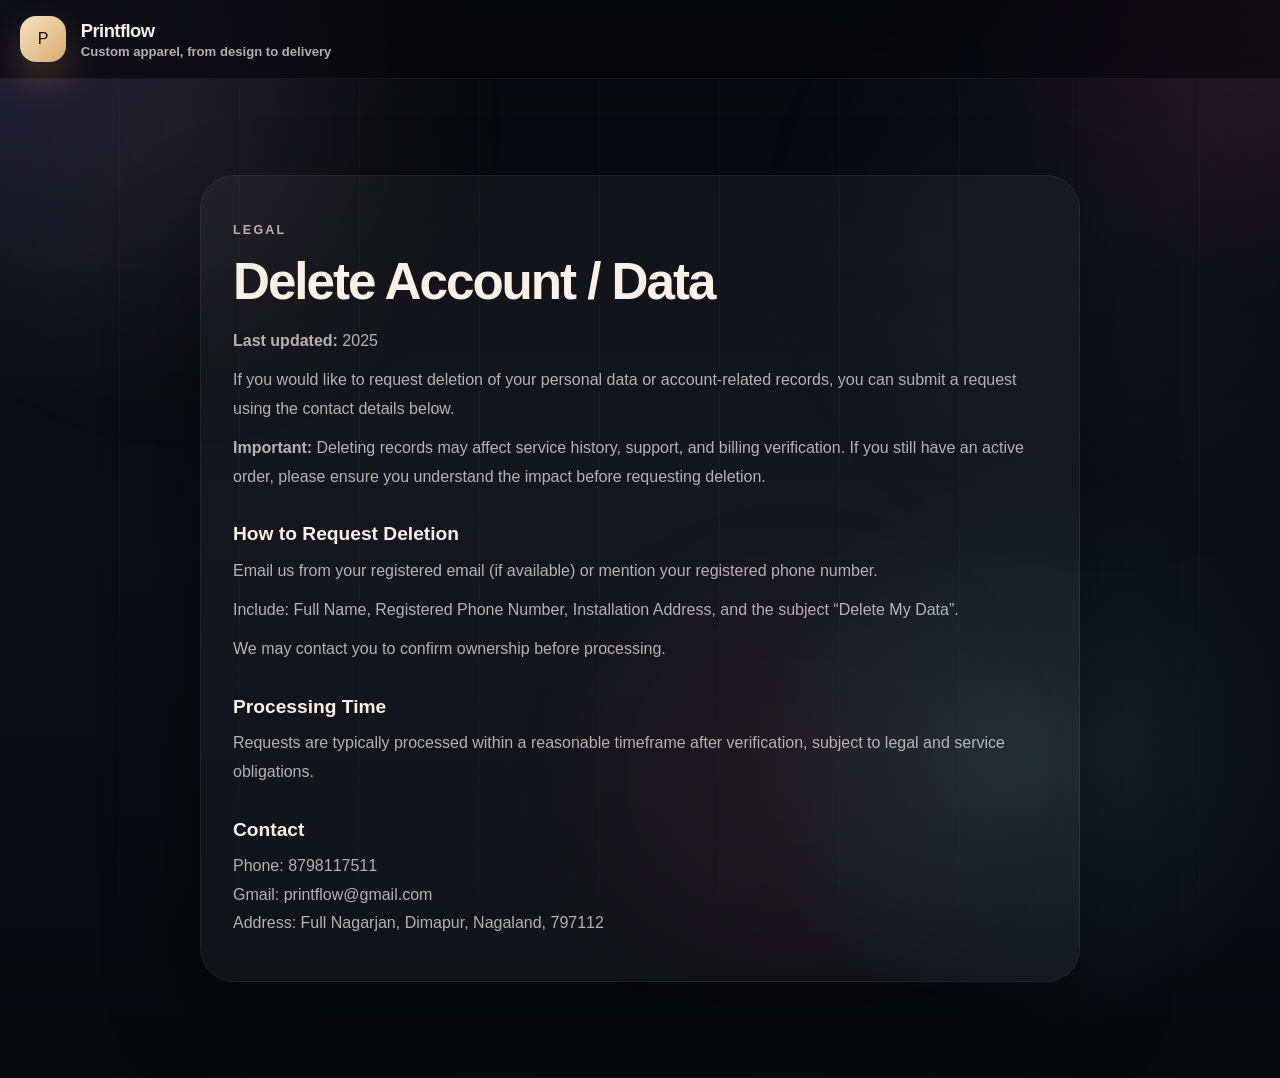
==== delete-account-data.html @ 6baa215a "fsdfS" ====
<!doctype html>
<html lang="en">
  <head>
    <meta charset="UTF-8" />
    <meta name="viewport" content="width=device-width, initial-scale=1.0" />
    <title>PrintFlow | Delete Account / Data</title>
    <link rel="stylesheet" href="styles.css" />
  </head>
  <body>
    <div class="page-shell">
      <header class="site-header">
        <div class="container header-row">
          <a class="brand" href="index.html" aria-label="Printflow home">
            <span class="brand-mark">P</span>
            <span class="brand-copy">
              <strong>Printflow</strong>
              <span>Custom apparel, from design to delivery</span>
            </span>
          </a>
        </div>
      </header>

      <main class="policy-page">
        <section class="support-section">
          <div class="container policy-shell">
            <p class="section-kicker">Legal</p>
            <h1>Delete Account / Data</h1>
            <p><strong>Last updated:</strong> 2025</p>

            <p>
              If you would like to request deletion of your personal data or
              account-related records, you can submit a request using the
              contact details below.
            </p>

            <p>
              <strong>Important:</strong> Deleting records may affect service
              history, support, and billing verification. If you still have an
              active order, please ensure you understand the impact before
              requesting deletion.
            </p>

            <h2>How to Request Deletion</h2>
            <p>
              Email us from your registered email (if available) or mention your
              registered phone number.
            </p>
            <p>
              Include: Full Name, Registered Phone Number, Installation Address,
              and the subject “Delete My Data”.
            </p>
            <p>We may contact you to confirm ownership before processing.</p>

            <h2>Processing Time</h2>
            <p>
              Requests are typically processed within a reasonable timeframe
              after verification, subject to legal and service obligations.
            </p>

            <h2>Contact</h2>
            <p>
              Phone: 8798117511<br />
              Gmail: printflow@gmail.com<br />
              Address: Full Nagarjan, Dimapur, Nagaland, 797112
            </p>
          </div>
        </section>
      </main>
    </div>
  </body>
</html>
---- styles.css ----
:root {
  --bg: #08090d;
  --bg-soft: #11131a;
  --surface: rgba(255, 255, 255, 0.06);
  --surface-strong: rgba(255, 255, 255, 0.1);
  --surface-alt: rgba(255, 248, 239, 0.08);
  --text: #f7f1e9;
  --text-dim: rgba(247, 241, 233, 0.72);
  --text-dark: #161616;
  --line: rgba(255, 255, 255, 0.11);
  --line-soft: rgba(255, 255, 255, 0.06);
  --gold: #d9ac70;
  --gold-strong: #f0c98f;
  --rose: #ff7b9f;
  --violet: #8c7dff;
  --cyan: #79def5;
  --shadow-xl: 0 40px 90px rgba(0, 0, 0, 0.45);
  --shadow-lg: 0 22px 60px rgba(0, 0, 0, 0.32);
  --radius-xl: 34px;
  --radius-lg: 26px;
  --radius-md: 20px;
  --radius-sm: 16px;
  --radius-pill: 999px;
  --container: 1240px;
}

*,
*::before,
*::after {
  box-sizing: border-box;
}

html {
  scroll-behavior: smooth;
}

body {
  margin: 0;
  min-height: 100vh;
  color: var(--text);
  font-family: "Inter", sans-serif;
  background:
    radial-gradient(
      circle at top left,
      rgba(140, 125, 255, 0.18),
      transparent 25%
    ),
    radial-gradient(
      circle at top right,
      rgba(255, 123, 159, 0.12),
      transparent 18%
    ),
    radial-gradient(
      circle at 80% 70%,
      rgba(121, 222, 245, 0.12),
      transparent 22%
    ),
    linear-gradient(180deg, #06070b 0%, #0c0e14 48%, #08090d 100%);
}

body::before {
  content: "";
  position: fixed;
  inset: 0;
  pointer-events: none;
  background:
    linear-gradient(rgba(255, 255, 255, 0.02), transparent),
    repeating-linear-gradient(
      to right,
      transparent 0,
      transparent 119px,
      rgba(255, 255, 255, 0.02) 119px,
      rgba(255, 255, 255, 0.02) 120px
    );
  opacity: 0.65;
  animation: gridPulse 14s ease-in-out infinite;
}

body::after {
  content: "";
  position: fixed;
  inset: -10%;
  pointer-events: none;
  background:
    radial-gradient(
      circle at 20% 20%,
      rgba(240, 201, 143, 0.05),
      transparent 22%
    ),
    radial-gradient(
      circle at 80% 30%,
      rgba(140, 125, 255, 0.06),
      transparent 24%
    ),
    radial-gradient(
      circle at 60% 80%,
      rgba(255, 123, 159, 0.05),
      transparent 22%
    );
  filter: blur(18px);
  animation: ambientFloat 16s ease-in-out infinite alternate;
}

a {
  color: inherit;
  text-decoration: none;
}

img,
svg {
  display: block;
}

img {
  width: 100%;
  height: 100%;
  object-fit: cover;
}

.icon-sprite {
  position: absolute;
  width: 0;
  height: 0;
  overflow: hidden;
}

.icon {
  width: 1.1rem;
  height: 1.1rem;
  flex: 0 0 auto;
}

.page-shell {
  overflow-x: hidden;
}

.container {
  width: min(calc(100% - 2rem), var(--container));
  margin: 0 auto;
}

.site-header {
  position: sticky;
  top: 0;
  z-index: 50;
  backdrop-filter: blur(18px);
  background: rgba(7, 8, 12, 0.72);
  border-bottom: 1px solid var(--line-soft);
  transition:
    background 220ms ease,
    border-color 220ms ease,
    transform 220ms ease;
}

.header-row {
  display: flex;
  align-items: center;
  justify-content: space-between;
  gap: 1rem;
  padding: 1rem 0;
  animation: fadeSlideDown 0.8s cubic-bezier(0.22, 1, 0.36, 1) both;
}

.brand {
  display: inline-flex;
  align-items: center;
  gap: 0.9rem;
  transition: transform 220ms ease;
}

.brand:hover {
  transform: translateY(-1px);
}

.brand-mark {
  width: 2.9rem;
  height: 2.9rem;
  display: grid;
  place-items: center;
  border-radius: 1rem;
  background: linear-gradient(135deg, #f6e2c1, var(--gold));
  color: #18120d;
  box-shadow: 0 18px 36px rgba(217, 172, 112, 0.25);
  animation: softFloat 5.4s ease-in-out infinite;
}

.brand-copy {
  display: flex;
  flex-direction: column;
  gap: 0.12rem;
}

.brand-copy strong {
  font-family: "Clash Display", sans-serif;
  font-size: 1.15rem;
  letter-spacing: -0.03em;
}

.brand-copy span {
  color: var(--text-dim);
  font-size: 0.82rem;
  font-weight: 600;
}

.site-nav {
  display: inline-flex;
  align-items: center;
  gap: 1.5rem;
}

.site-nav a {
  color: var(--text-dim);
  font-weight: 600;
  transition:
    color 180ms ease,
    transform 180ms ease;
}

.site-nav a:hover,
.site-nav a:focus-visible {
  color: var(--text);
  transform: translateY(-1px);
}

.header-cta,
.button {
  display: inline-flex;
  align-items: center;
  justify-content: center;
  gap: 0.6rem;
  min-height: 3.15rem;
  padding: 0.9rem 1.2rem;
  border-radius: var(--radius-pill);
  font-weight: 700;
  transition:
    transform 220ms ease,
    box-shadow 220ms ease,
    background 220ms ease,
    border-color 220ms ease,
    filter 220ms ease;
  will-change: transform;
}

.header-cta {
  color: #16110c;
  background: linear-gradient(135deg, #f3dec0, var(--gold));
  box-shadow: 0 18px 35px rgba(217, 172, 112, 0.22);
}

.button-primary {
  color: #16110c;
  background: linear-gradient(135deg, #f5e2c2, var(--gold));
  box-shadow: 0 18px 38px rgba(217, 172, 112, 0.24);
}

.button-secondary {
  border: 1px solid var(--line);
  background: rgba(255, 255, 255, 0.05);
  color: var(--text);
}

.header-cta:hover,
.button:hover {
  transform: translateY(-4px) scale(1.01);
  filter: brightness(1.03);
}

.hero,
.studio-section,
.gallery-section,
.drops-section,
.journey-section,
.support-section {
  padding: 6rem 0;
  position: relative;
}

.hero {
  padding-top: 5rem;
}

.hero::before,
.studio-section::before,
.gallery-section::before,
.drops-section::before,
.journey-section::before,
.support-section::before {
  content: "";
  position: absolute;
  inset: auto 0 0;
  height: 1px;
  background: linear-gradient(
    90deg,
    transparent 0%,
    rgba(255, 255, 255, 0.08) 50%,
    transparent 100%
  );
  opacity: 0.6;
}

.section-kicker {
  margin: 0 0 0.9rem;
  color: var(--gold-strong);
  font-size: 0.78rem;
  font-weight: 800;
  letter-spacing: 0.18em;
  text-transform: uppercase;
}

.section-header {
  max-width: 52rem;
  margin-bottom: 2rem;
}

.section-header h2,
.journey-copy h2,
.hero-copy h1 {
  margin: 0;
  font-family: "Clash Display", sans-serif;
  letter-spacing: -0.05em;
  line-height: 0.96;
}

.hero-copy h1 {
  max-width: 10ch;
  font-size: clamp(3.3rem, 6vw, 6.3rem);
  animation: fadeRise 1s cubic-bezier(0.22, 1, 0.36, 1) 0.15s both;
}

.section-header h2,
.journey-copy h2 {
  font-size: clamp(2.4rem, 4vw, 4.4rem);
}

.hero-text,
.section-header p,
.journey-copy p,
.support-card p,
.product-copy p,
.gallery-copy span,
.gallery-copy h3,
.feature-list-item span,
.image-panel-copy span,
.image-panel-copy h3 {
  color: var(--text-dim);
  line-height: 1.8;
}

.hero-layout {
  display: grid;
  grid-template-columns: 0.95fr 1.05fr;
  gap: 2rem;
  align-items: center;
}

.hero-copy > .section-kicker {
  animation: fadeRise 0.85s cubic-bezier(0.22, 1, 0.36, 1) both;
}

.hero-text {
  max-width: 57ch;
  margin: 1.35rem 0 0;
  font-size: 1.04rem;
  animation: fadeRise 1s cubic-bezier(0.22, 1, 0.36, 1) 0.3s both;
}

.hero-actions {
  display: flex;
  flex-wrap: wrap;
  gap: 0.9rem;
  margin-top: 2rem;
  animation: fadeRise 1s cubic-bezier(0.22, 1, 0.36, 1) 0.45s both;
}

.hero-stats {
  display: grid;
  gap: 0.9rem;
  margin-top: 2rem;
}

.stat-card {
  display: flex;
  align-items: center;
  gap: 0.9rem;
  padding: 1rem 1rem 1.05rem;
  border-radius: 20px;
  border: 1px solid var(--line-soft);
  background: rgba(255, 255, 255, 0.04);
  box-shadow: var(--shadow-lg);
  transition:
    transform 260ms ease,
    border-color 260ms ease,
    background 260ms ease,
    box-shadow 260ms ease;
}

.stat-card:hover {
  transform: translateY(-6px);
  border-color: rgba(240, 201, 143, 0.18);
  background: rgba(255, 255, 255, 0.055);
}

.stat-card svg {
  color: var(--gold-strong);
  transition: transform 260ms ease;
}

.stat-card:hover svg {
  transform: scale(1.08) rotate(-4deg);
}

.stat-card strong {
  display: block;
  font-size: 0.96rem;
}

.stat-card span {
  display: block;
  margin-top: 0.2rem;
  color: var(--text-dim);
  font-size: 0.88rem;
}

.hero-visual {
  position: relative;
  min-height: 720px;
  display: grid;
  grid-template-columns: 1.1fr 0.9fr;
  grid-template-rows: 1fr auto;
  gap: 1rem;
}

.hero-card,
.studio-panel,
.gallery-card,
.product-card,
.journey-shell,
.support-card {
  border: 1px solid var(--line-soft);
  box-shadow: var(--shadow-xl);
}

.hero-card {
  overflow: hidden;
  border-radius: var(--radius-xl);
  position: relative;
  transition:
    transform 400ms ease,
    box-shadow 400ms ease,
    border-color 300ms ease;
}

.hero-card:hover {
  transform: translateY(-8px);
  border-color: rgba(240, 201, 143, 0.16);
}

.hero-card-large {
  grid-row: span 2;
  min-height: 720px;
  animation: heroFloatLarge 7s ease-in-out infinite;
}

.hero-card-small {
  min-height: 270px;
  animation: heroFloatSmall 6s ease-in-out infinite;
}

.image-card img {
  filter: saturate(1.03) contrast(1.02);
  transform: scale(1.01);
  transition: transform 900ms ease;
}

.image-card:hover img,
.image-panel:hover img,
.gallery-card:hover img,
.product-card:hover img {
  transform: scale(1.07);
}

.image-overlay {
  position: absolute;
  inset: auto 0 0 0;
  padding: 1.5rem;
  background: linear-gradient(
    180deg,
    transparent 0%,
    rgba(5, 7, 11, 0.86) 100%
  );
  transition:
    transform 400ms ease,
    opacity 400ms ease;
}

.hero-card:hover .image-overlay,
.gallery-card:hover .gallery-copy,
.image-panel:hover .image-panel-copy {
  transform: translateY(-4px);
}

.overlay-chip {
  display: inline-flex;
  align-items: center;
  min-height: 2rem;
  padding: 0.35rem 0.8rem;
  border-radius: var(--radius-pill);
  background: rgba(255, 255, 255, 0.12);
  color: #fff6ea;
  font-size: 0.76rem;
  font-weight: 800;
  letter-spacing: 0.14em;
  text-transform: uppercase;
  backdrop-filter: blur(8px);
}

.image-overlay h2 {
  margin: 0.9rem 0 0;
  max-width: 10ch;
  font-family: "Clash Display", sans-serif;
  font-size: clamp(2rem, 3vw, 3rem);
  line-height: 0.98;
  letter-spacing: -0.04em;
}

.hero-floating {
  position: absolute;
  display: flex;
  align-items: center;
  gap: 0.85rem;
  padding: 1rem;
  border-radius: 20px;
  border: 1px solid var(--line);
  background: rgba(10, 12, 18, 0.82);
  backdrop-filter: blur(18px);
  box-shadow: var(--shadow-lg);
}

.design-note {
  left: -1rem;
  bottom: 5rem;
}

.order-note {
  right: -0.8rem;
  top: 13rem;
}

.note-icon {
  width: 2.8rem;
  height: 2.8rem;
  display: grid;
  place-items: center;
  border-radius: 0.9rem;
  background: linear-gradient(135deg, #f5e1c1, var(--gold));
  color: #17110c;
}

.hero-floating strong {
  display: block;
  font-size: 0.94rem;
}

.hero-floating span {
  display: block;
  margin-top: 0.2rem;
  color: var(--text-dim);
  font-size: 0.84rem;
}

.brand-ribbon {
  padding-bottom: 1.2rem;
}

.ribbon-row {
  display: grid;
  grid-template-columns: repeat(5, minmax(0, 1fr));
  gap: 0.8rem;
}

.ribbon-row div {
  display: flex;
  align-items: center;
  justify-content: center;
  gap: 0.7rem;
  min-height: 4rem;
  padding: 0.9rem 1rem;
  border-radius: 18px;
  border: 1px solid var(--line-soft);
  background: rgba(255, 255, 255, 0.04);
  color: var(--text);
  font-weight: 700;
  transition:
    transform 260ms ease,
    border-color 260ms ease,
    background 260ms ease;
}

.ribbon-row div:hover {
  transform: translateY(-5px);
  border-color: rgba(240, 201, 143, 0.16);
  background: rgba(255, 255, 255, 0.055);
}

.ribbon-row svg {
  color: var(--gold-strong);
  transition: transform 260ms ease;
}

.ribbon-row div:hover svg {
  transform: scale(1.08) rotate(-6deg);
}

.studio-grid {
  display: grid;
  grid-template-columns: 1.1fr 0.9fr 0.9fr;
  gap: 1rem;
}

.studio-panel {
  border-radius: var(--radius-xl);
  overflow: hidden;
  background: rgba(255, 255, 255, 0.04);
  transition:
    transform 320ms ease,
    border-color 320ms ease,
    background 320ms ease,
    box-shadow 320ms ease;
}

.studio-panel:hover {
  transform: translateY(-8px);
  border-color: rgba(240, 201, 143, 0.18);
  background: rgba(255, 255, 255, 0.05);
}

.studio-feature {
  padding: 1.4rem;
}

.panel-top {
  display: flex;
  align-items: center;
  justify-content: space-between;
  gap: 1rem;
}

.panel-chip {
  display: inline-flex;
  align-items: center;
  min-height: 2rem;
  padding: 0.4rem 0.8rem;
  border-radius: var(--radius-pill);
  background: rgba(255, 255, 255, 0.08);
  color: var(--gold-strong);
  font-size: 0.75rem;
  font-weight: 800;
  letter-spacing: 0.14em;
  text-transform: uppercase;
}

.panel-top svg {
  color: var(--gold-strong);
  transition: transform 260ms ease;
}

.studio-panel:hover .panel-top svg {
  transform: rotate(-8deg) scale(1.06);
}

.shirt-preview {
  margin-top: 1.3rem;
  padding: 1.4rem;
  border-radius: 28px;
  background:
    radial-gradient(circle at top, rgba(217, 172, 112, 0.16), transparent 35%),
    linear-gradient(
      180deg,
      rgba(255, 255, 255, 0.06),
      rgba(255, 255, 255, 0.03)
    );
  min-height: 360px;
  display: grid;
  place-items: center;
  overflow: hidden;
}

.shirt-body {
  position: relative;
  width: min(100%, 290px);
  height: 320px;
  background: linear-gradient(180deg, #efe8dc, #d9d0c2);
  clip-path: polygon(
    24% 8%,
    38% 2%,
    45% 10%,
    55% 10%,
    62% 2%,
    76% 8%,
    89% 18%,
    80% 30%,
    74% 27%,
    74% 100%,
    26% 100%,
    26% 27%,
    20% 30%,
    11% 18%
  );
  box-shadow:
    inset 0 0 0 1px rgba(24, 24, 24, 0.08),
    0 30px 60px rgba(0, 0, 0, 0.18);
  animation: shirtDrift 5.8s ease-in-out infinite;
  transition: transform 320ms ease;
}

.studio-panel:hover .shirt-body {
  transform: translateY(-4px) scale(1.02);
}

.shirt-print {
  position: absolute;
  inset: 35% 20% auto;
  text-align: center;
  color: #171717;
}

.shirt-print-top {
  display: block;
  font-family: "Clash Display", sans-serif;
  font-size: 1.55rem;
  letter-spacing: 0.08em;
}

.shirt-print-bottom {
  display: block;
  margin-top: 0.35rem;
  font-size: 0.9rem;
  letter-spacing: 0.12em;
  text-transform: uppercase;
}

.tool-row {
  display: flex;
  flex-wrap: wrap;
  gap: 0.8rem;
  margin-top: 1.1rem;
}

.tool-pill {
  display: inline-flex;
  align-items: center;
  gap: 0.55rem;
  min-height: 2.6rem;
  padding: 0.6rem 0.85rem;
  border-radius: var(--radius-pill);
  border: 1px solid var(--line-soft);
  background: rgba(255, 255, 255, 0.05);
  font-weight: 700;
  transition:
    transform 220ms ease,
    background 220ms ease,
    border-color 220ms ease;
}

.tool-pill:hover {
  transform: translateY(-3px);
  border-color: rgba(240, 201, 143, 0.16);
  background: rgba(255, 255, 255, 0.07);
}

.tool-pill svg {
  color: var(--gold-strong);
}

.image-panel {
  position: relative;
  min-height: 100%;
}

.image-panel img,
.gallery-card img,
.product-card img {
  transition:
    transform 900ms ease,
    filter 900ms ease;
}

.image-panel-copy {
  position: absolute;
  inset: auto 0 0 0;
  padding: 1.2rem;
  background: linear-gradient(
    180deg,
    transparent 0%,
    rgba(5, 7, 11, 0.88) 100%
  );
  transition: transform 360ms ease;
}

.image-panel-copy span {
  display: block;
  color: var(--gold-strong);
  font-size: 0.78rem;
  font-weight: 800;
  letter-spacing: 0.14em;
  text-transform: uppercase;
}

.image-panel-copy h3 {
  margin: 0.75rem 0 0;
  color: var(--text);
  font-size: 1.5rem;
  line-height: 1.12;
  letter-spacing: -0.03em;
}

.feature-list-panel {
  padding: 1.25rem;
  display: grid;
  gap: 0.9rem;
}

.feature-list-item {
  display: flex;
  gap: 0.8rem;
  padding: 1rem;
  border-radius: 18px;
  background: rgba(255, 255, 255, 0.04);
  border: 1px solid var(--line-soft);
  transition:
    transform 240ms ease,
    border-color 240ms ease,
    background 240ms ease;
}

.feature-list-item:hover {
  transform: translateX(6px);
  border-color: rgba(240, 201, 143, 0.16);
  background: rgba(255, 255, 255, 0.06);
}

.feature-list-item svg {
  margin-top: 0.15rem;
  color: var(--gold-strong);
  transition: transform 240ms ease;
}

.feature-list-item:hover svg {
  transform: scale(1.08);
}

.feature-list-item strong {
  display: block;
  font-size: 0.98rem;
}

.feature-list-item span {
  display: block;
  margin-top: 0.25rem;
  font-size: 0.88rem;
}

.gallery-grid {
  display: grid;
  grid-template-columns: 1fr 0.85fr 0.85fr;
  gap: 1rem;
}

.gallery-card {
  overflow: hidden;
  border-radius: var(--radius-xl);
  position: relative;
  min-height: 300px;
  transition:
    transform 360ms ease,
    box-shadow 360ms ease,
    border-color 300ms ease;
}

.gallery-card:hover {
  transform: translateY(-8px);
  border-color: rgba(240, 201, 143, 0.18);
}

.gallery-tall {
  grid-row: span 2;
  min-height: 640px;
}

.gallery-wide {
  grid-column: span 2;
  min-height: 320px;
}

.gallery-copy {
  position: absolute;
  inset: auto 0 0 0;
  padding: 1.4rem;
  background: linear-gradient(180deg, transparent 0%, rgba(6, 8, 12, 0.9) 100%);
  transition: transform 360ms ease;
}

.gallery-copy span {
  display: block;
  color: var(--gold-strong);
  font-size: 0.78rem;
  font-weight: 800;
  letter-spacing: 0.15em;
  text-transform: uppercase;
}

.gallery-copy h3 {
  margin: 0.75rem 0 0;
  color: var(--text);
  font-size: 1.55rem;
  line-height: 1.08;
  letter-spacing: -0.03em;
}

.product-grid {
  display: grid;
  grid-template-columns: repeat(3, minmax(0, 1fr));
  gap: 1rem;
}

.product-card {
  overflow: hidden;
  border-radius: 28px;
  background: rgba(255, 255, 255, 0.04);
  transition:
    transform 360ms ease,
    box-shadow 360ms ease,
    border-color 300ms ease,
    background 300ms ease;
}

.product-card:hover {
  transform: translateY(-8px);
  border-color: rgba(240, 201, 143, 0.18);
  background: rgba(255, 255, 255, 0.05);
}

.product-image {
  position: relative;
  height: 360px;
  overflow: hidden;
}

.product-badge {
  position: absolute;
  top: 1rem;
  left: 1rem;
  display: inline-flex;
  align-items: center;
  min-height: 2rem;
  padding: 0.35rem 0.8rem;
  border-radius: var(--radius-pill);
  background: rgba(9, 10, 14, 0.78);
  backdrop-filter: blur(10px);
  color: var(--gold-strong);
  font-size: 0.75rem;
  font-weight: 800;
  letter-spacing: 0.12em;
  text-transform: uppercase;
  animation: badgePulse 4.5s ease-in-out infinite;
}

.product-copy {
  padding: 1.2rem;
}

.product-topline {
  display: flex;
  align-items: flex-start;
  justify-content: space-between;
  gap: 1rem;
}

.product-topline h3 {
  margin: 0;
  font-size: 1.2rem;
  line-height: 1.12;
  letter-spacing: -0.03em;
}

.product-topline span {
  color: var(--gold-strong);
  font-weight: 800;
}

.product-copy p {
  margin: 0.8rem 0 0;
}

.product-copy a {
  display: inline-block;
  margin-top: 1rem;
  color: #fff;
  font-weight: 700;
  transition:
    transform 220ms ease,
    color 220ms ease;
}

.product-copy a:hover {
  transform: translateX(4px);
  color: var(--gold-strong);
}

.journey-shell {
  display: grid;
  grid-template-columns: 0.95fr 1.05fr;
  gap: 1.4rem;
  padding: 1.5rem;
  border-radius: var(--radius-xl);
  background:
    radial-gradient(
      circle at top right,
      rgba(255, 123, 159, 0.1),
      transparent 25%
    ),
    linear-gradient(
      180deg,
      rgba(255, 255, 255, 0.055),
      rgba(255, 255, 255, 0.03)
    );
  transition:
    transform 360ms ease,
    border-color 300ms ease,
    box-shadow 360ms ease;
}

.journey-shell:hover {
  transform: translateY(-6px);
  border-color: rgba(240, 201, 143, 0.16);
}

.journey-list {
  display: grid;
  gap: 0.9rem;
}

.journey-item {
  display: grid;
  grid-template-columns: auto 1fr;
  gap: 1rem;
  padding: 1rem 1rem 1.05rem;
  border-radius: 22px;
  border: 1px solid var(--line-soft);
  background: rgba(255, 255, 255, 0.04);
  transition:
    transform 260ms ease,
    border-color 260ms ease,
    background 260ms ease;
}

.journey-item:hover {
  transform: translateX(8px);
  border-color: rgba(240, 201, 143, 0.16);
  background: rgba(255, 255, 255, 0.055);
}

.journey-item span {
  width: 3rem;
  height: 3rem;
  display: inline-grid;
  place-items: center;
  border-radius: 999px;
  background: linear-gradient(135deg, #f5e2c2, var(--gold));
  color: #16110c;
  font-family: "Clash Display", sans-serif;
  font-weight: 700;
  transition: transform 260ms ease;
}

.journey-item:hover span {
  transform: scale(1.06) rotate(-8deg);
}

.journey-item h3 {
  margin: 0;
  font-size: 1.12rem;
}

.journey-item p {
  margin: 0.4rem 0 0;
  color: var(--text-dim);
  line-height: 1.7;
}

.support-grid {
  display: grid;
  grid-template-columns: repeat(4, minmax(0, 1fr));
  gap: 1rem;
}

.support-card {
  padding: 1.2rem;
  border-radius: 24px;
  background: rgba(255, 255, 255, 0.04);
  transition:
    transform 300ms ease,
    border-color 300ms ease,
    background 300ms ease;
}

.support-card:hover {
  transform: translateY(-8px);
  border-color: rgba(240, 201, 143, 0.18);
  background: rgba(255, 255, 255, 0.055);
}

.support-card svg {
  color: var(--gold-strong);
  transition: transform 260ms ease;
}

.support-card:hover svg {
  transform: scale(1.1) rotate(-6deg);
}

.support-card h3 {
  margin: 0.8rem 0 0;
  font-size: 1.15rem;
}

.support-card p {
  margin: 0.65rem 0 0;
}

.site-footer {
  border-top: 1px solid var(--line-soft);
  background: rgba(255, 255, 255, 0.02);
}

.footer-row {
  padding: 1.4rem 0;
  color: var(--text-dim);
  font-weight: 600;
}

.footer-row p {
  margin: 0;
}

/* reveal on scroll */
.reveal {
  opacity: 0;
  transform: translateY(42px) scale(0.985);
  filter: blur(10px);
  transition:
    opacity 0.8s cubic-bezier(0.22, 1, 0.36, 1),
    transform 0.8s cubic-bezier(0.22, 1, 0.36, 1),
    filter 0.8s cubic-bezier(0.22, 1, 0.36, 1);
  transition-delay: var(--reveal-delay, 0ms);
  will-change: transform, opacity, filter;
}

.reveal.is-visible {
  opacity: 1;
  transform: translateY(0) scale(1);
  filter: blur(0);
}

/* page load polish */
body:not(.is-loaded) .hero-copy > *,
body:not(.is-loaded) .hero-visual {
  opacity: 0;
}

/* keyframes */
@keyframes fadeRise {
  from {
    opacity: 0;
    transform: translateY(28px);
    filter: blur(10px);
  }
  to {
    opacity: 1;
    transform: translateY(0);
    filter: blur(0);
  }
}

@keyframes fadeSlideDown {
  from {
    opacity: 0;
    transform: translateY(-18px);
  }
  to {
    opacity: 1;
    transform: translateY(0);
  }
}

@keyframes softFloat {
  0%,
  100% {
    transform: translateY(0px);
  }
  50% {
    transform: translateY(-6px);
  }
}

@keyframes heroFloatLarge {
  0%,
  100% {
    transform: translateY(0px);
  }
  50% {
    transform: translateY(-10px);
  }
}

@keyframes heroFloatSmall {
  0%,
  100% {
    transform: translateY(0px);
  }
  50% {
    transform: translateY(8px);
  }
}

@keyframes shirtDrift {
  0%,
  100% {
    transform: translateY(0px) rotate(0deg);
  }
  50% {
    transform: translateY(-8px) rotate(-1deg);
  }
}

@keyframes badgePulse {
  0%,
  100% {
    transform: scale(1);
    box-shadow: 0 0 0 rgba(240, 201, 143, 0);
  }
  50% {
    transform: scale(1.04);
    box-shadow: 0 0 18px rgba(240, 201, 143, 0.12);
  }
}

@keyframes ambientFloat {
  0% {
    transform: translate3d(0, 0, 0) scale(1);
  }
  100% {
    transform: translate3d(1.5%, -1.5%, 0) scale(1.04);
  }
}

@keyframes gridPulse {
  0%,
  100% {
    opacity: 0.55;
  }
  50% {
    opacity: 0.72;
  }
}

@media (prefers-reduced-motion: reduce) {
  *,
  *::before,
  *::after {
    animation: none !important;
    transition: none !important;
    scroll-behavior: auto !important;
  }

  .reveal,
  .reveal.is-visible {
    opacity: 1 !important;
    transform: none !important;
    filter: none !important;
  }
}

@media (max-width: 1180px) {
  .hero-layout,
  .studio-grid,
  .gallery-grid,
  .product-grid,
  .journey-shell,
  .support-grid,
  .ribbon-row {
    grid-template-columns: 1fr 1fr;
  }

  .gallery-tall,
  .gallery-wide,
  .hero-card-large {
    grid-row: span 1;
    grid-column: span 1;
    min-height: 360px;
  }

  .hero-visual {
    min-height: auto;
    grid-template-columns: 1fr 1fr;
    grid-template-rows: auto;
  }

  .hero-card-large {
    min-height: 520px;
  }

  .support-grid {
    grid-template-columns: repeat(2, minmax(0, 1fr));
  }

  .ribbon-row {
    grid-template-columns: repeat(3, minmax(0, 1fr));
  }
}

@media (max-width: 880px) {
  .site-nav {
    display: none;
  }

  .hero,
  .studio-section,
  .gallery-section,
  .drops-section,
  .journey-section,
  .support-section {
    padding: 4.5rem 0;
  }

  .hero-layout,
  .studio-grid,
  .gallery-grid,
  .product-grid,
  .journey-shell,
  .support-grid,
  .ribbon-row {
    grid-template-columns: 1fr;
  }

  .hero-copy h1 {
    max-width: 100%;
  }

  .hero-visual {
    min-height: auto;
    grid-template-columns: 1fr;
  }

  .hero-card-large,
  .hero-card-small,
  .gallery-card,
  .gallery-tall,
  .gallery-wide {
    min-height: 340px;
  }

  .hero-floating {
    position: relative;
    left: auto;
    right: auto;
    top: auto;
    bottom: auto;
  }
}

@media (max-width: 620px) {
  .header-row {
    flex-wrap: wrap;
  }

  .header-cta,
  .button {
    width: 100%;
  }

  .hero-copy h1 {
    font-size: clamp(2.6rem, 13vw, 4.2rem);
  }

  .studio-feature,
  .feature-list-panel,
  .product-copy,
  .support-card,
  .journey-shell {
    padding: 1.1rem;
  }

  .product-image {
    height: 300px;
  }

  .footer-row {
    flex-direction: column;
    align-items: flex-start;
  }
}

.footer-row-legal {
  display: flex;
  flex-direction: column;
  align-items: flex-start;
  gap: 1rem;
}

.footer-links {
  display: flex;
  flex-wrap: wrap;
  justify-content: flex-start;
  gap: 0.9rem 1.25rem;
  width: 100%;
}

.footer-links a {
  display: inline-block;
  color: var(--text);
  opacity: 0.9;
  font-weight: 600;
  transition:
    color 180ms ease,
    transform 180ms ease,
    opacity 180ms ease;
}

.footer-links a:hover,
.footer-links a:focus-visible {
  color: var(--gold-strong);
  opacity: 1;
  transform: translateY(-1px);
}

.policy-page {
  min-height: 100vh;
}

.policy-shell {
  max-width: 880px;
  padding: 2rem;
  border: 1px solid var(--line-soft);
  border-radius: var(--radius-xl);
  background: rgba(255, 255, 255, 0.04);
  box-shadow: var(--shadow-xl);
}

.policy-shell h1 {
  margin: 0 0 1rem;
  font-family: "Clash Display", sans-serif;
  font-size: clamp(2.2rem, 4vw, 3.4rem);
  letter-spacing: -0.04em;
}

.policy-shell h2 {
  margin: 2rem 0 0.7rem;
  font-size: 1.2rem;
}

.policy-shell p {
  margin: 0.65rem 0;
  color: var(--text-dim);
  line-height: 1.8;
}
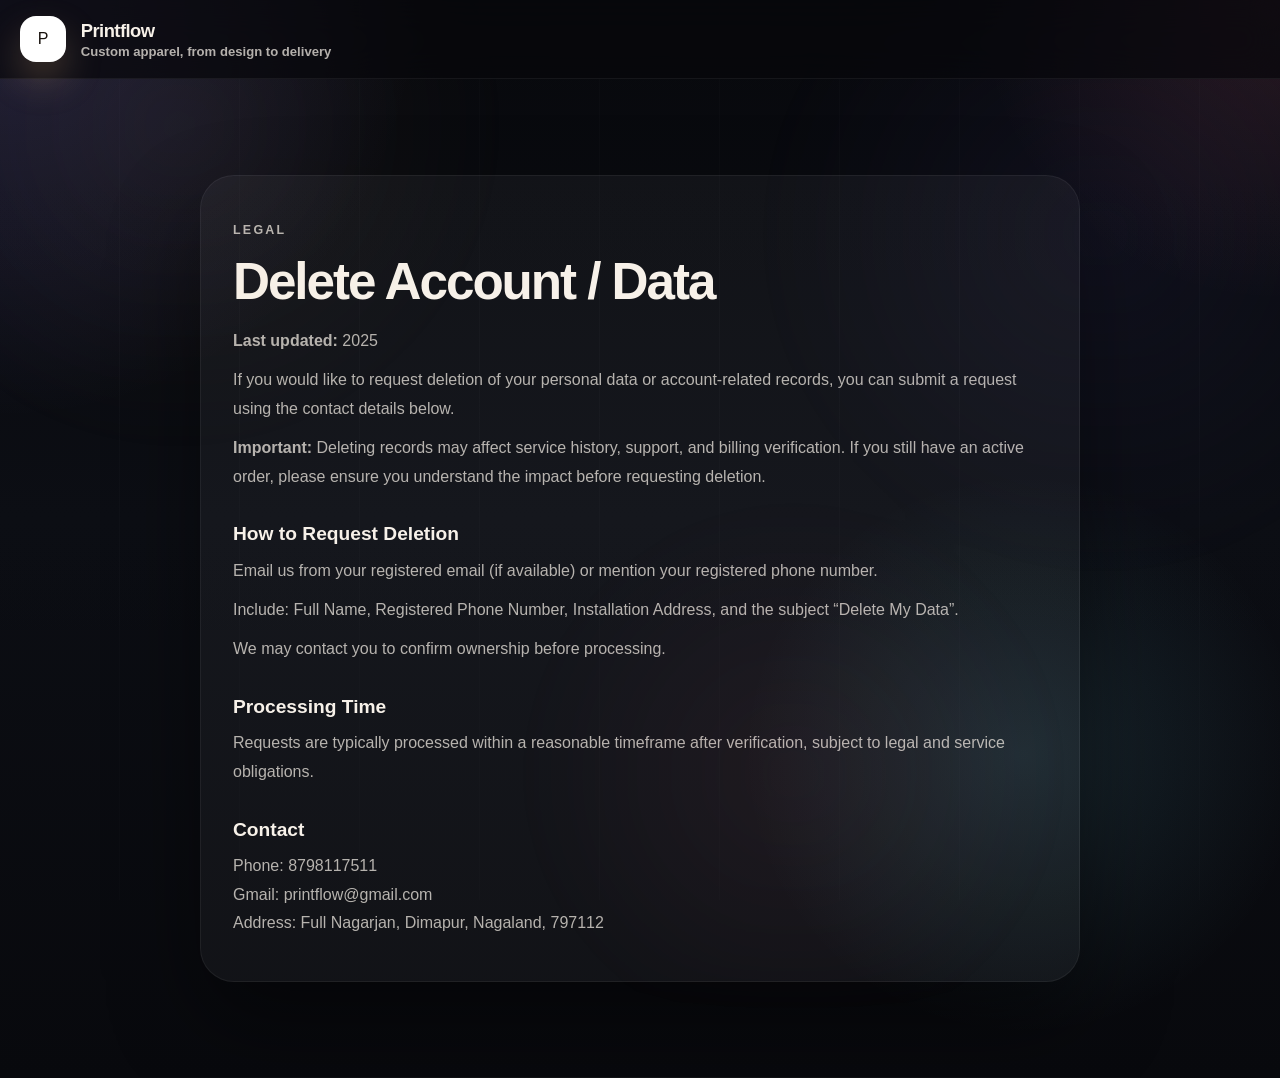
==== commit 6e32ce8f: "fdssdfsdS" ====
--- a/delete-account-data.html
+++ b/delete-account-data.html
@@ -5,6 +5,7 @@
     <meta name="viewport" content="width=device-width, initial-scale=1.0" />
     <title>PrintFlow | Delete Account / Data</title>
     <link rel="stylesheet" href="styles.css" />
+    <link rel="icon" type="image/png" href="images/logoo.png" />
   </head>
   <body>
     <div class="page-shell">
--- a/styles.css
+++ b/styles.css
@@ -1,12 +1,8 @@
 :root {
   --bg: #08090d;
   --bg-soft: #11131a;
-  --surface: rgba(255, 255, 255, 0.06);
-  --surface-strong: rgba(255, 255, 255, 0.1);
-  --surface-alt: rgba(255, 248, 239, 0.08);
   --text: #f7f1e9;
   --text-dim: rgba(247, 241, 233, 0.72);
-  --text-dark: #161616;
   --line: rgba(255, 255, 255, 0.11);
   --line-soft: rgba(255, 255, 255, 0.06);
   --gold: #d9ac70;
@@ -17,9 +13,6 @@
   --shadow-xl: 0 40px 90px rgba(0, 0, 0, 0.45);
   --shadow-lg: 0 22px 60px rgba(0, 0, 0, 0.32);
   --radius-xl: 34px;
-  --radius-lg: 26px;
-  --radius-md: 20px;
-  --radius-sm: 16px;
   --radius-pill: 999px;
   --container: 1240px;
 }
@@ -178,7 +171,7 @@
   display: grid;
   place-items: center;
   border-radius: 1rem;
-  background: linear-gradient(135deg, #f6e2c1, var(--gold));
+  background: white !important;
   color: #18120d;
   box-shadow: 0 18px 36px rgba(217, 172, 112, 0.25);
   animation: softFloat 5.4s ease-in-out infinite;
@@ -222,52 +215,8 @@
   transform: translateY(-1px);
 }
 
-.header-cta,
-.button {
-  display: inline-flex;
-  align-items: center;
-  justify-content: center;
-  gap: 0.6rem;
-  min-height: 3.15rem;
-  padding: 0.9rem 1.2rem;
-  border-radius: var(--radius-pill);
-  font-weight: 700;
-  transition:
-    transform 220ms ease,
-    box-shadow 220ms ease,
-    background 220ms ease,
-    border-color 220ms ease,
-    filter 220ms ease;
-  will-change: transform;
-}
-
-.header-cta {
-  color: #16110c;
-  background: linear-gradient(135deg, #f3dec0, var(--gold));
-  box-shadow: 0 18px 35px rgba(217, 172, 112, 0.22);
-}
-
-.button-primary {
-  color: #16110c;
-  background: linear-gradient(135deg, #f5e2c2, var(--gold));
-  box-shadow: 0 18px 38px rgba(217, 172, 112, 0.24);
-}
-
-.button-secondary {
-  border: 1px solid var(--line);
-  background: rgba(255, 255, 255, 0.05);
-  color: var(--text);
-}
-
-.header-cta:hover,
-.button:hover {
-  transform: translateY(-4px) scale(1.01);
-  filter: brightness(1.03);
-}
-
 .hero,
 .studio-section,
-.gallery-section,
 .drops-section,
 .journey-section,
 .support-section {
@@ -281,7 +230,6 @@
 
 .hero::before,
 .studio-section::before,
-.gallery-section::before,
 .drops-section::before,
 .journey-section::before,
 .support-section::before {
@@ -335,13 +283,7 @@
 .hero-text,
 .section-header p,
 .journey-copy p,
-.support-card p,
-.product-copy p,
-.gallery-copy span,
-.gallery-copy h3,
-.feature-list-item span,
-.image-panel-copy span,
-.image-panel-copy h3 {
+.support-card p {
   color: var(--text-dim);
   line-height: 1.8;
 }
@@ -362,14 +304,6 @@
   margin: 1.35rem 0 0;
   font-size: 1.04rem;
   animation: fadeRise 1s cubic-bezier(0.22, 1, 0.36, 1) 0.3s both;
-}
-
-.hero-actions {
-  display: flex;
-  flex-wrap: wrap;
-  gap: 0.9rem;
-  margin-top: 2rem;
-  animation: fadeRise 1s cubic-bezier(0.22, 1, 0.36, 1) 0.45s both;
 }
 
 .hero-stats {
@@ -432,8 +366,6 @@
 
 .hero-card,
 .studio-panel,
-.gallery-card,
-.product-card,
 .journey-shell,
 .support-card {
   border: 1px solid var(--line-soft);
@@ -473,99 +405,8 @@
 }
 
 .image-card:hover img,
-.image-panel:hover img,
-.gallery-card:hover img,
-.product-card:hover img {
+.image-panel:hover img {
   transform: scale(1.07);
-}
-
-.image-overlay {
-  position: absolute;
-  inset: auto 0 0 0;
-  padding: 1.5rem;
-  background: linear-gradient(
-    180deg,
-    transparent 0%,
-    rgba(5, 7, 11, 0.86) 100%
-  );
-  transition:
-    transform 400ms ease,
-    opacity 400ms ease;
-}
-
-.hero-card:hover .image-overlay,
-.gallery-card:hover .gallery-copy,
-.image-panel:hover .image-panel-copy {
-  transform: translateY(-4px);
-}
-
-.overlay-chip {
-  display: inline-flex;
-  align-items: center;
-  min-height: 2rem;
-  padding: 0.35rem 0.8rem;
-  border-radius: var(--radius-pill);
-  background: rgba(255, 255, 255, 0.12);
-  color: #fff6ea;
-  font-size: 0.76rem;
-  font-weight: 800;
-  letter-spacing: 0.14em;
-  text-transform: uppercase;
-  backdrop-filter: blur(8px);
-}
-
-.image-overlay h2 {
-  margin: 0.9rem 0 0;
-  max-width: 10ch;
-  font-family: "Clash Display", sans-serif;
-  font-size: clamp(2rem, 3vw, 3rem);
-  line-height: 0.98;
-  letter-spacing: -0.04em;
-}
-
-.hero-floating {
-  position: absolute;
-  display: flex;
-  align-items: center;
-  gap: 0.85rem;
-  padding: 1rem;
-  border-radius: 20px;
-  border: 1px solid var(--line);
-  background: rgba(10, 12, 18, 0.82);
-  backdrop-filter: blur(18px);
-  box-shadow: var(--shadow-lg);
-}
-
-.design-note {
-  left: -1rem;
-  bottom: 5rem;
-}
-
-.order-note {
-  right: -0.8rem;
-  top: 13rem;
-}
-
-.note-icon {
-  width: 2.8rem;
-  height: 2.8rem;
-  display: grid;
-  place-items: center;
-  border-radius: 0.9rem;
-  background: linear-gradient(135deg, #f5e1c1, var(--gold));
-  color: #17110c;
-}
-
-.hero-floating strong {
-  display: block;
-  font-size: 0.94rem;
-}
-
-.hero-floating span {
-  display: block;
-  margin-top: 0.2rem;
-  color: var(--text-dim);
-  font-size: 0.84rem;
 }
 
 .brand-ribbon {
@@ -634,377 +475,21 @@
   background: rgba(255, 255, 255, 0.05);
 }
 
-.studio-feature {
-  padding: 1.4rem;
-}
-
-.panel-top {
-  display: flex;
-  align-items: center;
-  justify-content: space-between;
-  gap: 1rem;
-}
-
-.panel-chip {
-  display: inline-flex;
-  align-items: center;
-  min-height: 2rem;
-  padding: 0.4rem 0.8rem;
-  border-radius: var(--radius-pill);
-  background: rgba(255, 255, 255, 0.08);
-  color: var(--gold-strong);
-  font-size: 0.75rem;
-  font-weight: 800;
-  letter-spacing: 0.14em;
-  text-transform: uppercase;
-}
-
-.panel-top svg {
-  color: var(--gold-strong);
-  transition: transform 260ms ease;
-}
-
-.studio-panel:hover .panel-top svg {
-  transform: rotate(-8deg) scale(1.06);
-}
-
-.shirt-preview {
-  margin-top: 1.3rem;
-  padding: 1.4rem;
-  border-radius: 28px;
-  background:
-    radial-gradient(circle at top, rgba(217, 172, 112, 0.16), transparent 35%),
-    linear-gradient(
-      180deg,
-      rgba(255, 255, 255, 0.06),
-      rgba(255, 255, 255, 0.03)
-    );
-  min-height: 360px;
-  display: grid;
-  place-items: center;
-  overflow: hidden;
-}
-
-.shirt-body {
-  position: relative;
-  width: min(100%, 290px);
-  height: 320px;
-  background: linear-gradient(180deg, #efe8dc, #d9d0c2);
-  clip-path: polygon(
-    24% 8%,
-    38% 2%,
-    45% 10%,
-    55% 10%,
-    62% 2%,
-    76% 8%,
-    89% 18%,
-    80% 30%,
-    74% 27%,
-    74% 100%,
-    26% 100%,
-    26% 27%,
-    20% 30%,
-    11% 18%
-  );
-  box-shadow:
-    inset 0 0 0 1px rgba(24, 24, 24, 0.08),
-    0 30px 60px rgba(0, 0, 0, 0.18);
-  animation: shirtDrift 5.8s ease-in-out infinite;
-  transition: transform 320ms ease;
-}
-
-.studio-panel:hover .shirt-body {
-  transform: translateY(-4px) scale(1.02);
-}
-
-.shirt-print {
-  position: absolute;
-  inset: 35% 20% auto;
-  text-align: center;
-  color: #171717;
-}
-
-.shirt-print-top {
-  display: block;
-  font-family: "Clash Display", sans-serif;
-  font-size: 1.55rem;
-  letter-spacing: 0.08em;
-}
-
-.shirt-print-bottom {
-  display: block;
-  margin-top: 0.35rem;
-  font-size: 0.9rem;
-  letter-spacing: 0.12em;
-  text-transform: uppercase;
-}
-
-.tool-row {
-  display: flex;
-  flex-wrap: wrap;
-  gap: 0.8rem;
-  margin-top: 1.1rem;
-}
-
-.tool-pill {
-  display: inline-flex;
-  align-items: center;
-  gap: 0.55rem;
-  min-height: 2.6rem;
-  padding: 0.6rem 0.85rem;
-  border-radius: var(--radius-pill);
-  border: 1px solid var(--line-soft);
-  background: rgba(255, 255, 255, 0.05);
-  font-weight: 700;
-  transition:
-    transform 220ms ease,
-    background 220ms ease,
-    border-color 220ms ease;
-}
-
-.tool-pill:hover {
-  transform: translateY(-3px);
-  border-color: rgba(240, 201, 143, 0.16);
-  background: rgba(255, 255, 255, 0.07);
-}
-
-.tool-pill svg {
-  color: var(--gold-strong);
-}
-
 .image-panel {
   position: relative;
   min-height: 100%;
 }
 
-.image-panel img,
-.gallery-card img,
-.product-card img {
+.image-panel img {
   transition:
     transform 900ms ease,
     filter 900ms ease;
 }
 
-.image-panel-copy {
-  position: absolute;
-  inset: auto 0 0 0;
-  padding: 1.2rem;
-  background: linear-gradient(
-    180deg,
-    transparent 0%,
-    rgba(5, 7, 11, 0.88) 100%
-  );
-  transition: transform 360ms ease;
-}
-
-.image-panel-copy span {
-  display: block;
-  color: var(--gold-strong);
-  font-size: 0.78rem;
-  font-weight: 800;
-  letter-spacing: 0.14em;
-  text-transform: uppercase;
-}
-
-.image-panel-copy h3 {
-  margin: 0.75rem 0 0;
-  color: var(--text);
-  font-size: 1.5rem;
-  line-height: 1.12;
-  letter-spacing: -0.03em;
-}
-
-.feature-list-panel {
-  padding: 1.25rem;
-  display: grid;
-  gap: 0.9rem;
-}
-
-.feature-list-item {
-  display: flex;
-  gap: 0.8rem;
-  padding: 1rem;
-  border-radius: 18px;
-  background: rgba(255, 255, 255, 0.04);
-  border: 1px solid var(--line-soft);
-  transition:
-    transform 240ms ease,
-    border-color 240ms ease,
-    background 240ms ease;
-}
-
-.feature-list-item:hover {
-  transform: translateX(6px);
-  border-color: rgba(240, 201, 143, 0.16);
-  background: rgba(255, 255, 255, 0.06);
-}
-
-.feature-list-item svg {
-  margin-top: 0.15rem;
-  color: var(--gold-strong);
-  transition: transform 240ms ease;
-}
-
-.feature-list-item:hover svg {
-  transform: scale(1.08);
-}
-
-.feature-list-item strong {
-  display: block;
-  font-size: 0.98rem;
-}
-
-.feature-list-item span {
-  display: block;
-  margin-top: 0.25rem;
-  font-size: 0.88rem;
-}
-
-.gallery-grid {
-  display: grid;
-  grid-template-columns: 1fr 0.85fr 0.85fr;
-  gap: 1rem;
-}
-
-.gallery-card {
-  overflow: hidden;
-  border-radius: var(--radius-xl);
-  position: relative;
-  min-height: 300px;
-  transition:
-    transform 360ms ease,
-    box-shadow 360ms ease,
-    border-color 300ms ease;
-}
-
-.gallery-card:hover {
-  transform: translateY(-8px);
-  border-color: rgba(240, 201, 143, 0.18);
-}
-
-.gallery-tall {
-  grid-row: span 2;
-  min-height: 640px;
-}
-
-.gallery-wide {
-  grid-column: span 2;
-  min-height: 320px;
-}
-
-.gallery-copy {
-  position: absolute;
-  inset: auto 0 0 0;
-  padding: 1.4rem;
-  background: linear-gradient(180deg, transparent 0%, rgba(6, 8, 12, 0.9) 100%);
-  transition: transform 360ms ease;
-}
-
-.gallery-copy span {
-  display: block;
-  color: var(--gold-strong);
-  font-size: 0.78rem;
-  font-weight: 800;
-  letter-spacing: 0.15em;
-  text-transform: uppercase;
-}
-
-.gallery-copy h3 {
-  margin: 0.75rem 0 0;
-  color: var(--text);
-  font-size: 1.55rem;
-  line-height: 1.08;
-  letter-spacing: -0.03em;
-}
-
 .product-grid {
   display: grid;
   grid-template-columns: repeat(3, minmax(0, 1fr));
   gap: 1rem;
-}
-
-.product-card {
-  overflow: hidden;
-  border-radius: 28px;
-  background: rgba(255, 255, 255, 0.04);
-  transition:
-    transform 360ms ease,
-    box-shadow 360ms ease,
-    border-color 300ms ease,
-    background 300ms ease;
-}
-
-.product-card:hover {
-  transform: translateY(-8px);
-  border-color: rgba(240, 201, 143, 0.18);
-  background: rgba(255, 255, 255, 0.05);
-}
-
-.product-image {
-  position: relative;
-  height: 360px;
-  overflow: hidden;
-}
-
-.product-badge {
-  position: absolute;
-  top: 1rem;
-  left: 1rem;
-  display: inline-flex;
-  align-items: center;
-  min-height: 2rem;
-  padding: 0.35rem 0.8rem;
-  border-radius: var(--radius-pill);
-  background: rgba(9, 10, 14, 0.78);
-  backdrop-filter: blur(10px);
-  color: var(--gold-strong);
-  font-size: 0.75rem;
-  font-weight: 800;
-  letter-spacing: 0.12em;
-  text-transform: uppercase;
-  animation: badgePulse 4.5s ease-in-out infinite;
-}
-
-.product-copy {
-  padding: 1.2rem;
-}
-
-.product-topline {
-  display: flex;
-  align-items: flex-start;
-  justify-content: space-between;
-  gap: 1rem;
-}
-
-.product-topline h3 {
-  margin: 0;
-  font-size: 1.2rem;
-  line-height: 1.12;
-  letter-spacing: -0.03em;
-}
-
-.product-topline span {
-  color: var(--gold-strong);
-  font-weight: 800;
-}
-
-.product-copy p {
-  margin: 0.8rem 0 0;
-}
-
-.product-copy a {
-  display: inline-block;
-  margin-top: 1rem;
-  color: #fff;
-  font-weight: 700;
-  transition:
-    transform 220ms ease,
-    color 220ms ease;
-}
-
-.product-copy a:hover {
-  transform: translateX(4px);
-  color: var(--gold-strong);
 }
 
 .journey-shell {
@@ -1223,28 +708,6 @@
   }
 }
 
-@keyframes shirtDrift {
-  0%,
-  100% {
-    transform: translateY(0px) rotate(0deg);
-  }
-  50% {
-    transform: translateY(-8px) rotate(-1deg);
-  }
-}
-
-@keyframes badgePulse {
-  0%,
-  100% {
-    transform: scale(1);
-    box-shadow: 0 0 0 rgba(240, 201, 143, 0);
-  }
-  50% {
-    transform: scale(1.04);
-    box-shadow: 0 0 18px rgba(240, 201, 143, 0.12);
-  }
-}
-
 @keyframes ambientFloat {
   0% {
     transform: translate3d(0, 0, 0) scale(1);
@@ -1284,7 +747,6 @@
 @media (max-width: 1180px) {
   .hero-layout,
   .studio-grid,
-  .gallery-grid,
   .product-grid,
   .journey-shell,
   .support-grid,
@@ -1292,8 +754,6 @@
     grid-template-columns: 1fr 1fr;
   }
 
-  .gallery-tall,
-  .gallery-wide,
   .hero-card-large {
     grid-row: span 1;
     grid-column: span 1;
@@ -1326,7 +786,6 @@
 
   .hero,
   .studio-section,
-  .gallery-section,
   .drops-section,
   .journey-section,
   .support-section {
@@ -1335,7 +794,6 @@
 
   .hero-layout,
   .studio-grid,
-  .gallery-grid,
   .product-grid,
   .journey-shell,
   .support-grid,
@@ -1353,19 +811,8 @@
   }
 
   .hero-card-large,
-  .hero-card-small,
-  .gallery-card,
-  .gallery-tall,
-  .gallery-wide {
+  .hero-card-small {
     min-height: 340px;
-  }
-
-  .hero-floating {
-    position: relative;
-    left: auto;
-    right: auto;
-    top: auto;
-    bottom: auto;
   }
 }
 
@@ -1374,25 +821,13 @@
     flex-wrap: wrap;
   }
 
-  .header-cta,
-  .button {
-    width: 100%;
-  }
-
   .hero-copy h1 {
     font-size: clamp(2.6rem, 13vw, 4.2rem);
   }
 
-  .studio-feature,
-  .feature-list-panel,
-  .product-copy,
   .support-card,
   .journey-shell {
     padding: 1.1rem;
-  }
-
-  .product-image {
-    height: 300px;
   }
 
   .footer-row {
@@ -1436,6 +871,12 @@
 
 .policy-page {
   min-height: 100vh;
+}
+
+.logo-img {
+  width: 32px;
+  height: 32px;
+  object-fit: contain;
 }
 
 .policy-shell {
